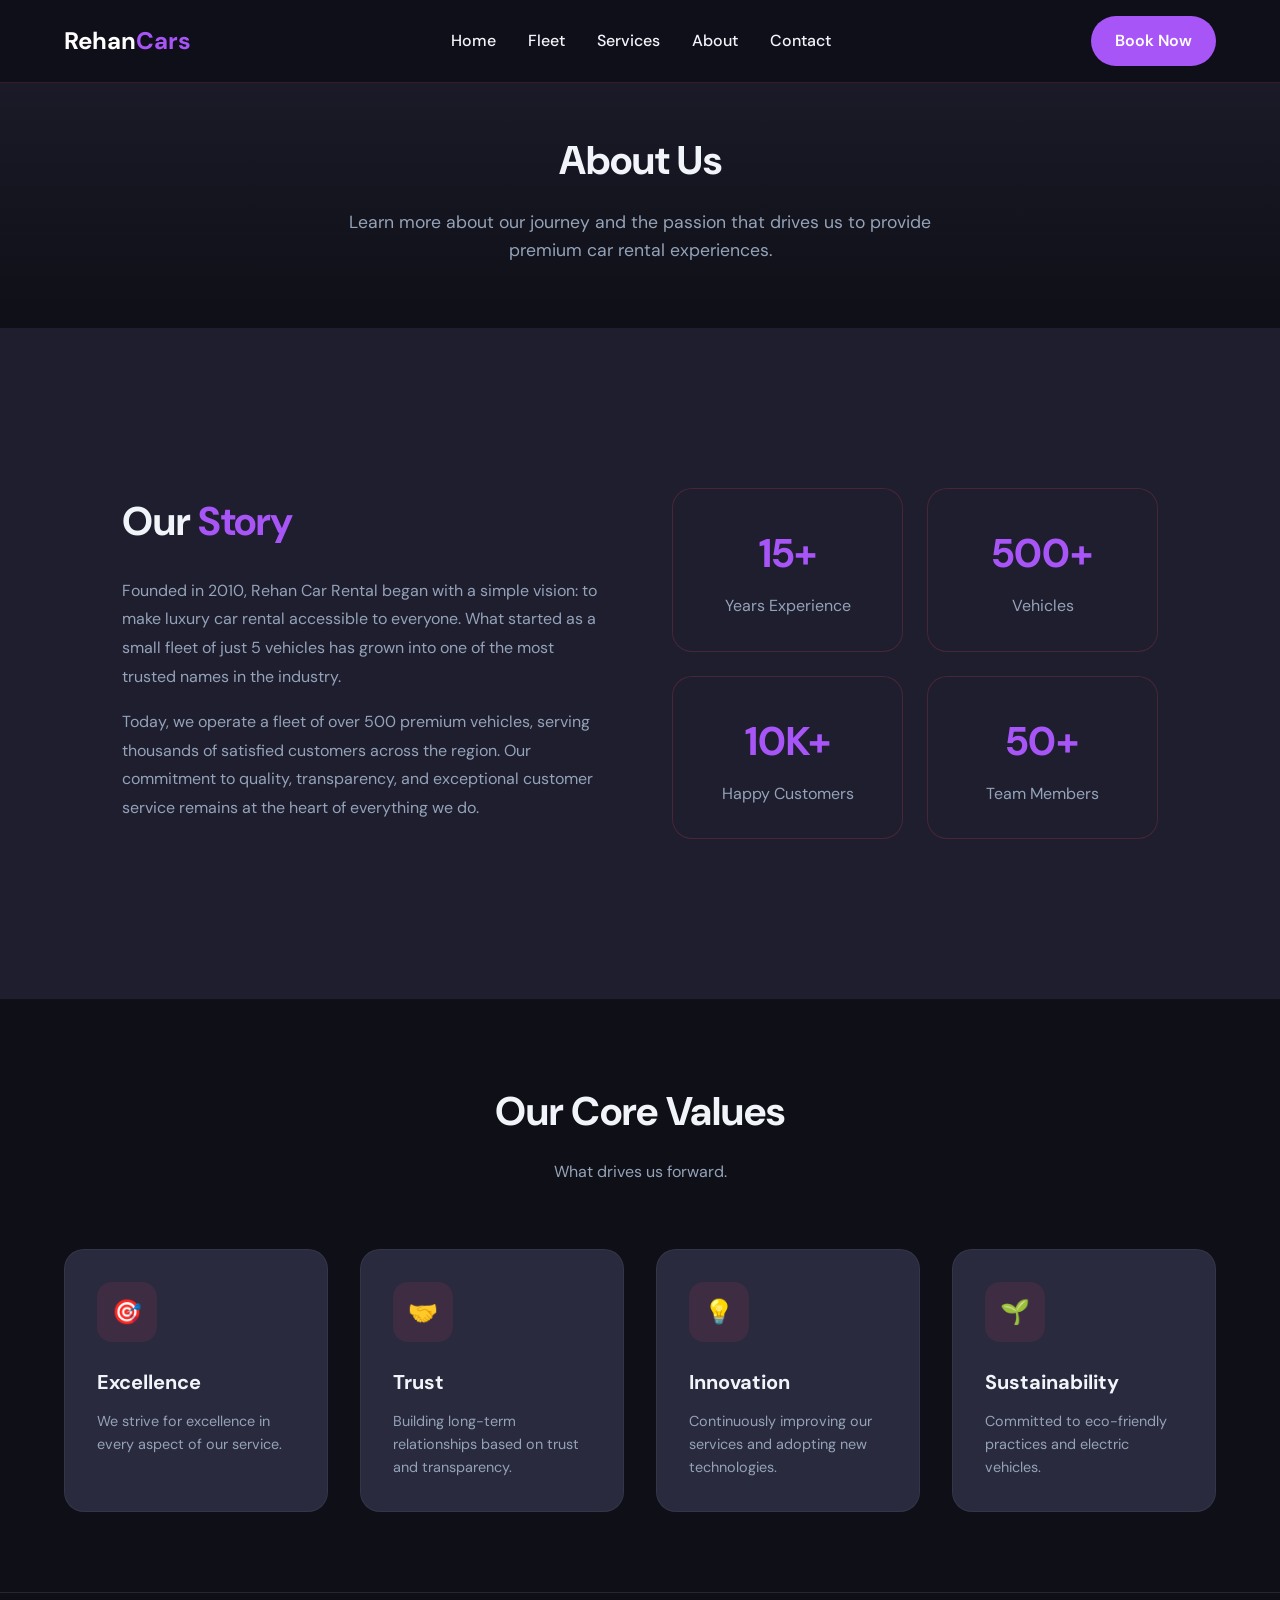
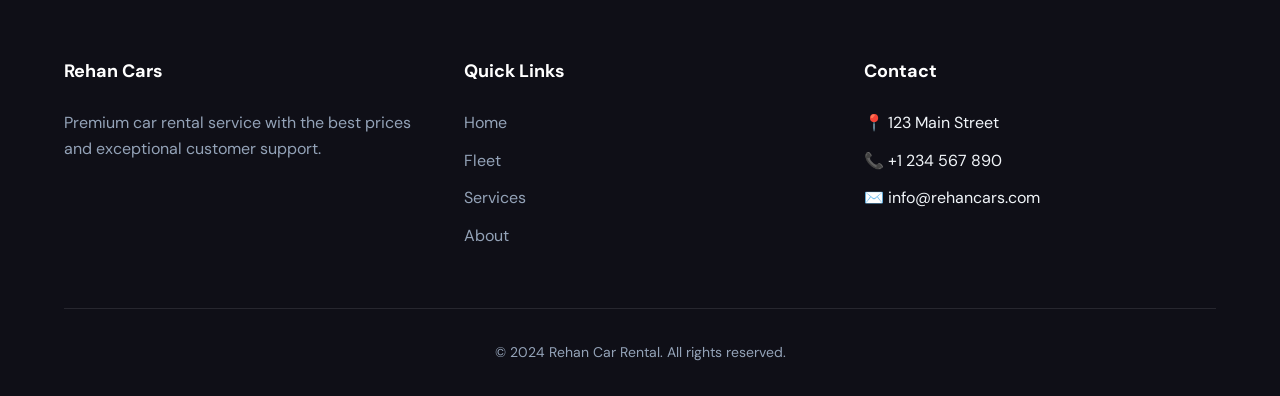
==== about.html @ e11b7cd6 "index file create" ====
<!DOCTYPE html>
<html lang="en">
<head>
    <meta charset="UTF-8">
    <meta name="viewport" content="width=device-width, initial-scale=1.0">
    <title>About Us - Rehan Car Rental</title>
    <link rel="preconnect" href="https://fonts.googleapis.com">
    <link rel="preconnect" href="https://fonts.gstatic.com" crossorigin>
    <link rel="stylesheet" href="style.css">
    <link href="https://fonts.googleapis.com/css2?family=DM+Sans:wght@300;400;500;600;700&display=swap" rel="stylesheet">
    <style>
        /* About Page - Purple Theme */
        :root {
            --primary: #1e1e2e;
            --secondary: #2a2a3e;
            --accent: #a855f7;
            --light: #f1f5f9;
            --dark: #0f0f17;
            --text-muted: #94a3b8;
        }
        body { font-family: 'DM Sans', sans-serif; }
    </style>
</head>
<body>
    <header>
        <a href="index.html" class="logo">Rehan<span>Cars</span></a>
        <nav>
            <ul>
                <li><a href="index.html">Home</a></li>
                <li><a href="fleet.html">Fleet</a></li>
                <li><a href="services.html">Services</a></li>
                <li><a href="about.html" class="active">About</a></li>
                <li><a href="contact.html">Contact</a></li>
            </ul>
        </nav>
        <a href="contact.html" class="cta-btn">Book Now</a>
    </header>

    <section class="page-header">
        <h1>About <span>Us</span></h1>
        <p>Learn more about our journey and the passion that drives us to provide premium car rental experiences.</p>
    </section>

    <section class="section section-dark">
        <div class="story-section">
            <div class="story-content">
                <h2>Our <span>Story</span></h2>
                <p>Founded in 2010, Rehan Car Rental began with a simple vision: to make luxury car rental accessible to everyone. What started as a small fleet of just 5 vehicles has grown into one of the most trusted names in the industry.</p>
                <p>Today, we operate a fleet of over 500 premium vehicles, serving thousands of satisfied customers across the region. Our commitment to quality, transparency, and exceptional customer service remains at the heart of everything we do.</p>
            </div>
            <div class="stats-grid">
                <div class="stat-box">
                    <h3>15+</h3>
                    <p>Years Experience</p>
                </div>
                <div class="stat-box">
                    <h3>500+</h3>
                    <p>Vehicles</p>
                </div>
                <div class="stat-box">
                    <h3>10K+</h3>
                    <p>Happy Customers</p>
                </div>
                <div class="stat-box">
                    <h3>50+</h3>
                    <p>Team Members</p>
                </div>
            </div>
        </div>
    </section>

    <section class="section section-light">
        <div class="section-header">
            <h2>Our Core Values</h2>
            <p>What drives us forward.</p>
        </div>
        <div class="grid-4">
            <div class="card">
                <div class="card-icon">🎯</div>
                <h3>Excellence</h3>
                <p>We strive for excellence in every aspect of our service.</p>
            </div>
            <div class="card">
                <div class="card-icon">🤝</div>
                <h3>Trust</h3>
                <p>Building long-term relationships based on trust and transparency.</p>
            </div>
            <div class="card">
                <div class="card-icon">💡</div>
                <h3>Innovation</h3>
                <p>Continuously improving our services and adopting new technologies.</p>
            </div>
            <div class="card">
                <div class="card-icon">🌱</div>
                <h3>Sustainability</h3>
                <p>Committed to eco-friendly practices and electric vehicles.</p>
            </div>
        </div>
    </section>

    <footer>
        <div class="footer-grid">
            <div class="footer-col">
                <h4>Rehan Cars</h4>
                <p style="color: var(--text-muted);">Premium car rental service with the best prices and exceptional customer support.</p>
            </div>
            <div class="footer-col">
                <h4>Quick Links</h4>
                <ul>
                    <li><a href="index.html">Home</a></li>
                    <li><a href="fleet.html">Fleet</a></li>
                    <li><a href="services.html">Services</a></li>
                    <li><a href="about.html">About</a></li>
                </ul>
            </div>
            <div class="footer-col">
                <h4>Contact</h4>
                <ul>
                    <li>📍 123 Main Street</li>
                    <li>📞 +1 234 567 890</li>
                    <li>✉️ info@rehancars.com</li>
                </ul>
            </div>
        </div>
        <div class="footer-bottom">
            <p>© 2024 Rehan Car Rental. All rights reserved.</p>
        </div>
    </footer>
</body>
</html>
---- style.css ----
/* Rehan Car Rental - Unified Stylesheet */
/* All pages use these same styles */

* {
    margin: 0;
    padding: 0;
    box-sizing: border-box;
}

:root {
    --primary: #1a1a2e;
    --secondary: #16213e;
    --accent: #e94560;
    --light: #f8f9fa;
    --dark: #0f0f1a;
    --text-muted: #6c757d;
    --white: #ffffff;
}

body {
    font-family: 'Poppins', sans-serif;
    line-height: 1.6;
    color: var(--light);
    background: var(--dark);
}

a { text-decoration: none; color: inherit; }
ul { list-style: none; }
button { font-family: inherit; cursor: pointer; }

/* HEADER */
header {
    position: fixed;
    top: 0;
    left: 0;
    right: 0;
    z-index: 1000;
    background: rgba(15, 15, 26, 0.95);
    backdrop-filter: blur(10px);
    padding: 1rem 5%;
    display: flex;
    justify-content: space-between;
    align-items: center;
    border-bottom: 1px solid rgba(233, 69, 96, 0.2);
}

.logo { font-size: 1.5rem; font-weight: 700; color: var(--white); }
.logo span { color: var(--accent); }

nav ul { display: flex; gap: 2rem; }
nav a { color: var(--light); font-weight: 500; transition: color 0.3s; position: relative; }
nav a::after { content: ''; position: absolute; bottom: -5px; left: 0; width: 0; height: 2px; background: var(--accent); transition: width 0.3s; }
nav a:hover { color: var(--accent); }
nav a:hover::after { width: 100%; }

.cta-btn { background: var(--accent); color: var(--white); padding: 0.75rem 1.5rem; border-radius: 50px; font-weight: 600; transition: all 0.3s; }
.cta-btn:hover { transform: translateY(-2px); box-shadow: 0 10px 30px rgba(233, 69, 96, 0.4); }

/* HERO */
.hero {
    min-height: 100vh;
    display: flex;
    align-items: center;
    padding: 8rem 5% 4rem;
    background: linear-gradient(rgba(15, 15, 26, 0.85), rgba(15, 15, 26, 0.9)),
                url('https://images.unsplash.com/photo-1503376780353-7e6692767b70?w=1920') center/cover;
    position: relative;
    overflow: hidden;
}

.hero::before {
    content: '';
    position: absolute;
    top: -50%;
    right: -20%;
    width: 600px;
    height: 600px;
    background: radial-gradient(circle, rgba(233, 69, 96, 0.15) 0%, transparent 70%);
    animation: pulse 8s infinite;
}

@keyframes pulse { 0%, 100% { transform: scale(1); opacity: 0.5; } 50% { transform: scale(1.2); opacity: 0.8; } }

.hero-content { max-width: 700px; position: relative; z-index: 1; }

.hero-badge {
    display: inline-block;
    background: rgba(233, 69, 96, 0.2);
    color: var(--accent);
    padding: 0.5rem 1rem;
    border-radius: 50px;
    font-size: 0.875rem;
    font-weight: 500;
    margin-bottom: 1.5rem;
    border: 1px solid rgba(233, 69, 96, 0.3);
}

.hero h1 { font-size: 3.5rem; font-weight: 700; line-height: 1.2; margin-bottom: 1.5rem; }
.hero h1 span { color: var(--accent); }
.hero p { font-size: 1.125rem; color: rgba(248, 249, 250, 0.8); margin-bottom: 2rem; max-width: 500px; }

.hero-buttons { display: flex; gap: 1rem; flex-wrap: wrap; margin-bottom: 2rem; }

.btn-primary { background: var(--accent); color: var(--white); padding: 1rem 2rem; border-radius: 50px; font-weight: 600; transition: all 0.3s; display: inline-flex; align-items: center; gap: 0.5rem; }
.btn-primary:hover { transform: translateY(-2px); box-shadow: 0 15px 40px rgba(233, 69, 96, 0.4); }

.btn-secondary { background: transparent; color: var(--white); padding: 1rem 2rem; border: 2px solid rgba(255, 255, 255, 0.3); border-radius: 50px; font-weight: 600; transition: all 0.3s; }
.btn-secondary:hover { background: rgba(255, 255, 255, 0.1); border-color: var(--white); }

.stats { display: flex; gap: 3rem; margin-top: 2rem; padding-top: 2rem; border-top: 1px solid rgba(255, 255, 255, 0.1); }
.stat-item h3 { font-size: 2rem; color: var(--accent); font-weight: 700; }
.stat-item p { font-size: 0.875rem; color: rgba(248, 249, 250, 0.6); margin: 0; }

/* PAGE HEADER */
.page-header {
    padding: 10rem 5% 4rem;
    background: linear-gradient(rgba(15, 15, 26, 0.9), var(--dark)),
                url('https://images.unsplash.com/photo-1492144534655-ae79c964c9d7?w=1920') center/cover;
    text-align: center;
    position: relative;
}

.page-header::before {
    content: '';
    position: absolute;
    top: 0;
    left: 0;
    right: 0;
    bottom: 0;
    background: linear-gradient(180deg, var(--primary) 0%, var(--dark) 100%);
}

.page-header > * { position: relative; z-index: 1; }
.page-header h1 { font-size: 3rem; font-weight: 700; margin-bottom: 1rem; }
.page-header p { color: var(--text-muted); font-size: 1.1rem; max-width: 600px; margin: 0 auto; }

/* SECTIONS */
.section { padding: 5rem 5%; }
.section-dark { background: var(--primary); }
.section-light { background: var(--dark); }
.section-header { text-align: center; margin-bottom: 3rem; }
.section-header h2 { font-size: 2.5rem; font-weight: 700; margin-bottom: 0.75rem; }
.section-header p { color: var(--text-muted); max-width: 600px; margin: 0 auto; }

/* GRIDS */
.grid-3 { display: grid; grid-template-columns: repeat(auto-fit, minmax(300px, 1fr)); gap: 2rem; max-width: 1200px; margin: 0 auto; }
.grid-4 { display: grid; grid-template-columns: repeat(auto-fit, minmax(250px, 1fr)); gap: 2rem; max-width: 1200px; margin: 0 auto; }

/* CARDS */
.card { background: var(--secondary); padding: 2rem; border-radius: 20px; transition: all 0.3s; border: 1px solid rgba(255, 255, 255, 0.05); }
.card:hover { transform: translateY(-10px); border-color: var(--accent); }
.card-icon { width: 60px; height: 60px; background: rgba(233, 69, 96, 0.1); border-radius: 15px; display: flex; align-items: center; justify-content: center; margin-bottom: 1.5rem; font-size: 1.5rem; }
.card h3 { font-size: 1.25rem; margin-bottom: 0.75rem; }
.card p { color: var(--text-muted); font-size: 0.9rem; }

/* CAR CARD */
.car-card { background: var(--primary); border-radius: 20px; overflow: hidden; transition: all 0.3s; border: 1px solid rgba(255, 255, 255, 0.05); }
.car-card:hover { transform: translateY(-10px); box-shadow: 0 20px 50px rgba(0, 0, 0, 0.5); }
.car-image { height: 200px; background: linear-gradient(135deg, #2a2a4a 0%, #1a1a2e 100%); display: flex; align-items: center; justify-content: center; position: relative; }
.car-image::before { content: '🚗'; font-size: 5rem; opacity: 0.3; }
.car-badge { position: absolute; top: 1rem; left: 1rem; background: var(--accent); color: var(--white); padding: 0.25rem 0.75rem; border-radius: 20px; font-size: 0.75rem; font-weight: 600; }
.car-info { padding: 1.5rem; }
.car-info h3 { font-size: 1.25rem; margin-bottom: 0.5rem; }
.car-specs { display: flex; gap: 1.5rem; margin-bottom: 1rem; color: var(--text-muted); font-size: 0.875rem; }
.car-specs span { display: flex; align-items: center; gap: 0.25rem; }
.car-price { display: flex; justify-content: space-between; align-items: center; padding-top: 1rem; border-top: 1px solid rgba(255, 255, 255, 0.1); }
.car-price .price { font-size: 1.5rem; font-weight: 700; color: var(--accent); }
.car-price .price span { font-size: 0.875rem; color: var(--text-muted); font-weight: 400; }
.book-btn { background: transparent; border: 1px solid var(--accent); color: var(--accent); padding: 0.5rem 1rem; border-radius: 10px; font-weight: 500; transition: all 0.3s; }
.book-btn:hover { background: var(--accent); color: var(--white); }

/* SERVICE CARD */
.service-card { background: var(--secondary); padding: 2rem; border-radius: 20px; transition: all 0.3s; border: 1px solid rgba(255, 255, 255, 0.05); }
.service-card:hover { transform: translateY(-10px); border-color: var(--accent); }
.service-features { margin-top: 1rem; }
.service-features li { display: flex; align-items: center; gap: 0.5rem; color: var(--text-muted); margin-bottom: 0.5rem; }
.service-features li::before { content: '✓'; color: var(--accent); font-weight: bold; }

/* ABOUT */
.story-section { padding: 5rem 5%; display: grid; grid-template-columns: 1fr 1fr; gap: 4rem; max-width: 1200px; margin: 0 auto; align-items: center; }
.story-content h2 { font-size: 2.5rem; margin-bottom: 1.5rem; }
.story-content h2 span { color: var(--accent); }
.story-content p { color: var(--text-muted); margin-bottom: 1rem; line-height: 1.8; }
.stats-grid { display: grid; grid-template-columns: repeat(2, 1fr); gap: 1.5rem; }
.stat-box { background: var(--primary); padding: 2rem; border-radius: 20px; text-align: center; border: 1px solid rgba(233, 69, 96, 0.2); }
.stat-box h3 { font-size: 2.5rem; color: var(--accent); margin-bottom: 0.5rem; }
.stat-box p { color: var(--text-muted); margin: 0; }

/* CONTACT */
.contact-section { padding: 4rem 5%; display: grid; grid-template-columns: 1fr 1fr; gap: 4rem; max-width: 1200px; margin: 0 auto; }
.contact-info h2 { font-size: 2.5rem; margin-bottom: 1.5rem; }
.contact-info h2 span { color: var(--accent); }
.contact-info > p { color: var(--text-muted); margin-bottom: 2rem; line-height: 1.7; }
.contact-methods { display: flex; flex-direction: column; gap: 1rem; }
.contact-item { display: flex; align-items: center; gap: 1rem; padding: 1.5rem; background: var(--primary); border-radius: 16px; border: 1px solid rgba(233, 69, 96, 0.1); transition: all 0.3s; }
.contact-item:hover { border-color: var(--accent); transform: translateX(10px); }
.contact-icon { width: 50px; height: 50px; background: rgba(233, 69, 96, 0.2); border-radius: 12px; display: flex; align-items: center; justify-content: center; font-size: 1.5rem; }
.contact-details h4 { margin-bottom: 0.25rem; color: var(--white); }
.contact-details p { color: var(--text-muted); margin: 0; }

.contact-form { background: var(--primary); padding: 2.5rem; border-radius: 24px; border: 1px solid rgba(233, 69, 96, 0.1); }
.contact-form h3 { font-size: 1.5rem; margin-bottom: 1.5rem; color: var(--white); }
.form-group { margin-bottom: 1.25rem; }
.form-group label { display: block; margin-bottom: 0.5rem; color: var(--light); font-weight: 500; }
.form-group input, .form-group select, .form-group textarea { width: 100%; padding: 0.75rem 1rem; background: var(--secondary); border: 1px solid rgba(255, 255, 255, 0.1); border-radius: 10px; color: var(--light); font-family: inherit; transition: all 0.3s; }
.form-group input:focus, .form-group select:focus, .form-group textarea:focus { outline: none; border-color: var(--accent); }
.form-group textarea { min-height: 120px; resize: vertical; }
.submit-btn { width: 100%; background: var(--accent); color: var(--white); padding: 1rem; border: none; border-radius: 10px; font-size: 1rem; font-weight: 600; cursor: pointer; transition: all 0.3s; }
.submit-btn:hover { transform: translateY(-2px); box-shadow: 0 10px 30px rgba(233, 69, 96, 0.3); }

/* FOOTER */
footer { padding: 4rem 5% 2rem; background: var(--primary); border-top: 1px solid rgba(233, 69, 96, 0.2); }
.footer-grid { display: grid; grid-template-columns: repeat(auto-fit, minmax(200px, 1fr)); gap: 3rem; max-width: 1200px; margin: 0 auto 3rem; }
.footer-col h4 { font-size: 1.125rem; margin-bottom: 1.5rem; color: var(--white); }
.footer-col ul li { margin-bottom: 0.75rem; }
.footer-col a { color: var(--text-muted); transition: color 0.3s; }
.footer-col a:hover { color: var(--accent); }
.footer-bottom { text-align: center; padding-top: 2rem; border-top: 1px solid rgba(255, 255, 255, 0.1); color: var(--text-muted); font-size: 0.875rem; }

/* RESPONSIVE */
@media (max-width: 1024px) { .story-section, .contact-section { grid-template-columns: 1fr; gap: 2rem; } }
@media (max-width: 768px) {
    header { padding: 1rem; }
    nav ul { display: none; }
    .hero { padding: 7rem 5% 3rem; }
    .hero h1 { font-size: 2.5rem; }
    .hero p { font-size: 1rem; }
    .hero-buttons { flex-direction: column; }
    .btn-primary, .btn-secondary { width: 100%; text-align: center; justify-content: center; }
    .stats { flex-direction: column; gap: 1.5rem; }
    .page-header { padding: 8rem 5% 3rem; }
    .page-header h1 { font-size: 2rem; }
    .section { padding: 3rem 5%; }
    .section-header h2 { font-size: 2rem; }
    .grid-3, .grid-4 { grid-template-columns: 1fr; }
    .stats-grid { grid-template-columns: 1fr; }
    .contact-form { padding: 1.5rem; }
}
@media (max-width: 480px) { .hero h1 { font-size: 2rem; } .stat-item h3 { font-size: 1.5rem; } .car-specs { flex-direction: column; gap: 0.5rem; } }
    background: var(--accent);
    color: var(--white);
    padding: 0.75rem 1.5rem;
    border: none;
    border-radius: 50px;
    font-weight: 600;
    transition: all 0.3s;
}

.cta-btn:hover {
    transform: translateY(-2px);
    box-shadow: 0 10px 30px rgba(233, 69, 96, 0.4);
}

/* Hero Section */
.hero {
    min-height: 100vh;
    display: flex;
    align-items: center;
    padding: 8rem 5% 4rem;
    background: linear-gradient(rgba(15, 15, 26, 0.8), rgba(15, 15, 26, 0.9)),
                url('https://images.unsplash.com/photo-1503376780353-7e6692767b70?w=1920') center/cover;
    position: relative;
    overflow: hidden;
}

.hero::before {
    content: '';
    position: absolute;
    top: -50%;
    right: -20%;
    width: 600px;
    height: 600px;
    background: radial-gradient(circle, rgba(233, 69, 96, 0.15) 0%, transparent 70%);
    animation: pulse 8s infinite;
}

@keyframes pulse {
    0%, 100% { transform: scale(1); opacity: 0.5; }
    50% { transform: scale(1.2); opacity: 0.8; }
}

.hero-content {
    max-width: 700px;
    position: relative;
    z-index: 1;
}

.hero-badge {
    display: inline-block;
    background: rgba(233, 69, 96, 0.2);
    color: var(--accent);
    padding: 0.5rem 1rem;
    border-radius: 50px;
    font-size: 0.875rem;
    font-weight: 500;
    margin-bottom: 1.5rem;
    border: 1px solid rgba(233, 69, 96, 0.3);
}

.hero h1 {
    font-size: 3.5rem;
    font-weight: 700;
    line-height: 1.2;
    margin-bottom: 1.5rem;
}

.hero h1 span {
    color: var(--accent);
}

.hero p {
    font-size: 1.125rem;
    color: rgba(248, 249, 250, 0.8);
    margin-bottom: 2rem;
    max-width: 500px;
}

.hero-buttons {
    display: flex;
    gap: 1rem;
    flex-wrap: wrap;
}

.btn-primary {
    background: var(--accent);
    color: var(--white);
    padding: 1rem 2rem;
    border: none;
    border-radius: 50px;
    font-weight: 600;
    font-size: 1rem;
    transition: all 0.3s;
    display: inline-flex;
    align-items: center;
    gap: 0.5rem;
}

.btn-primary:hover {
    transform: translateY(-2px);
    box-shadow: 0 15px 40px rgba(233, 69, 96, 0.4);
}

.btn-secondary {
    background: transparent;
    color: var(--white);
    padding: 1rem 2rem;
    border: 2px solid rgba(255, 255, 255, 0.3);
    border-radius: 50px;
    font-weight: 600;
    font-size: 1rem;
    transition: all 0.3s;
}

.btn-secondary:hover {
    background: rgba(255, 255, 255, 0.1);
    border-color: var(--white);
}

/* Stats */
.stats {
    display: flex;
    gap: 3rem;
    margin-top: 3rem;
    padding-top: 2rem;
    border-top: 1px solid rgba(255, 255, 255, 0.1);
}

.stat-item h3 {
    font-size: 2rem;
    color: var(--accent);
    font-weight: 700;
}

.stat-item p {
    font-size: 0.875rem;
    color: rgba(248, 249, 250, 0.6);
    margin: 0;
}

/* Section Styles */
.features,
.fleet,
.why-us,
.cta-section {
    padding: 5rem 5%;
}

.features {
    background: var(--primary);
}

.fleet {
    background: var(--dark);
}

.why-us {
    background: var(--secondary);
}

.cta-section {
    background: linear-gradient(135deg, var(--accent) 0%, #c73e54 100%);
    text-align: center;
}

.section-header {
    text-align: center;
    margin-bottom: 4rem;
}

.section-header h2 {
    font-size: 2.5rem;
    font-weight: 700;
    margin-bottom: 1rem;
}

.section-header p {
    color: var(--text-muted);
    max-width: 600px;
    margin: 0 auto;
}

/* Features Grid */
.features-grid {
    display: grid;
    grid-template-columns: repeat(auto-fit, minmax(280px, 1fr));
    gap: 2rem;
    max-width: 1200px;
    margin: 0 auto;
}

.feature-card {
    background: var(--secondary);
    padding: 2rem;
    border-radius: 20px;
    transition: all 0.3s;
    border: 1px solid rgba(255, 255, 255, 0.05);
}

.feature-card:hover {
    transform: translateY(-10px);
    border-color: var(--accent);
}

.feature-icon {
    width: 60px;
    height: 60px;
    background: rgba(233, 69, 96, 0.1);
    border-radius: 15px;
    display: flex;
    align-items: center;
    justify-content: center;
    margin-bottom: 1.5rem;
    font-size: 1.5rem;
}

.feature-card h3 {
    font-size: 1.25rem;
    margin-bottom: 0.75rem;
}

.feature-card p {
    color: var(--text-muted);
    font-size: 0.9rem;
}

/* Fleet Grid */
.fleet-grid {
    display: grid;
    grid-template-columns: repeat(auto-fit, minmax(320px, 1fr));
    gap: 2rem;
    max-width: 1200px;
    margin: 0 auto;
}

.car-card {
    background: var(--primary);
    border-radius: 20px;
    overflow: hidden;
    transition: all 0.3s;
    border: 1px solid rgba(255, 255, 255, 0.05);
}

.car-card:hover {
    transform: translateY(-10px);
    box-shadow: 0 20px 50px rgba(0, 0, 0, 0.5);
}

.car-image {
    height: 200px;
    background: linear-gradient(135deg, #2a2a4a 0%, #1a1a2e 100%);
    display: flex;
    align-items: center;
    justify-content: center;
    position: relative;
    overflow: hidden;
}

.car-image::before {
    content: '🚗';
    font-size: 5rem;
    opacity: 0.3;
}

.car-badge {
    position: absolute;
    top: 1rem;
    left: 1rem;
    background: var(--accent);
    color: var(--white);
    padding: 0.25rem 0.75rem;
    border-radius: 20px;
    font-size: 0.75rem;
    font-weight: 600;
}

.car-info {
    padding: 1.5rem;
}

.car-info h3 {
    font-size: 1.25rem;
    margin-bottom: 0.5rem;
}

.car-specs {
    display: flex;
    gap: 1.5rem;
    margin-bottom: 1rem;
    color: var(--text-muted);
    font-size: 0.875rem;
}

.car-specs span {
    display: flex;
    align-items: center;
    gap: 0.25rem;
}

.car-price {
    display: flex;
    justify-content: space-between;
    align-items: center;
    padding-top: 1rem;
    border-top: 1px solid rgba(255, 255, 255, 0.1);
}

.car-price .price {
    font-size: 1.5rem;
    font-weight: 700;
    color: var(--accent);
}

.car-price .price span {
    font-size: 0.875rem;
    color: var(--text-muted);
    font-weight: 400;
}

.car-price .book-btn {
    background: transparent;
    border: 1px solid var(--accent);
    color: var(--accent);
    padding: 0.5rem 1rem;
    border-radius: 10px;
    transition: all 0.3s;
    font-weight: 500;
}

.car-price .book-btn:hover {
    background: var(--accent);
    color: var(--white);
}

/* Why Choose Us */
.why-grid {
    display: grid;
    grid-template-columns: repeat(auto-fit, minmax(250px, 1fr));
    gap: 2rem;
    max-width: 1200px;
    margin: 0 auto;
}

.why-item {
    text-align: center;
    padding: 2rem;
}

.why-icon {
    width: 80px;
    height: 80px;
    background: rgba(233, 69, 96, 0.1);
    border-radius: 50%;
    display: flex;
    align-items: center;
    justify-content: center;
    margin: 0 auto 1.5rem;
    font-size: 2rem;
}

.why-item h3 {
    margin-bottom: 0.75rem;
}

.why-item p {
    color: var(--text-muted);
    font-size: 0.9rem;
}

/* CTA Section */
.cta-section h2 {
    font-size: 2.5rem;
    margin-bottom: 1rem;
}

.cta-section p {
    max-width: 600px;
    margin: 0 auto 2rem;
    opacity: 0.9;
}

.cta-section .btn-primary {
    background: var(--white);
    color: var(--accent);
}

.cta-section .btn-primary:hover {
    transform: translateY(-2px);
    box-shadow: 0 15px 40px rgba(0, 0, 0, 0.3);
}

/* Footer */
footer {
    padding: 4rem 5% 2rem;
    background: var(--dark);
    border-top: 1px solid rgba(255, 255, 255, 0.1);
}

.footer-grid {
    display: grid;
    grid-template-columns: repeat(auto-fit, minmax(200px, 1fr));
    gap: 3rem;
    max-width: 1200px;
    margin: 0 auto 3rem;
}

.footer-col h4 {
    font-size: 1.125rem;
    margin-bottom: 1.5rem;
    color: var(--white);
}

.footer-col ul li {
    margin-bottom: 0.75rem;
}

.footer-col a {
    color: var(--text-muted);
    transition: color 0.3s;
}

.footer-col a:hover {
    color: var(--accent);
}

.footer-bottom {
    text-align: center;
    padding-top: 2rem;
    border-top: 1px solid rgba(255, 255, 255, 0.1);
    color: var(--text-muted);
    font-size: 0.875rem;
}

/* Page Header (for inner pages) */
.page-header {
    padding: 8rem 5% 4rem;
    background: var(--gradient);
    text-align: center;
}

.page-header h1 {
    font-size: 2.5rem;
    margin-bottom: 1rem;
}

.page-header p {
    color: var(--text-muted);
    max-width: 600px;
    margin: 0 auto;
}

/* Form Styles */
.form-container {
    max-width: 600px;
    margin: 0 auto;
    padding: 2rem;
    background: var(--primary);
    border-radius: 20px;
}

.form-group {
    margin-bottom: 1.5rem;
}

.form-group label {
    display: block;
    margin-bottom: 0.5rem;
    font-weight: 500;
}

.form-group input,
.form-group select,
.form-group textarea {
    width: 100%;
    padding: 0.75rem 1rem;
    background: var(--secondary);
    border: 1px solid rgba(255, 255, 255, 0.1);
    border-radius: 10px;
    color: var(--light);
    font-family: inherit;
}

.form-group input:focus,
.form-group select:focus,
.form-group textarea:focus {
    outline: none;
    border-color: var(--accent);
}

/* Responsive */
@media (max-width: 768px) {
    header {
        padding: 1rem;
    }

    nav ul {
        display: none;
    }

    .hero h1 {
        font-size: 2.5rem;
    }

    .hero p {
        font-size: 1rem;
    }

    .stats {
        flex-direction: column;
        gap: 1.5rem;
    }

    .section-header h2 {
        font-size: 2rem;
    }

    .cta-section h2 {
        font-size: 1.75rem;
    }
}
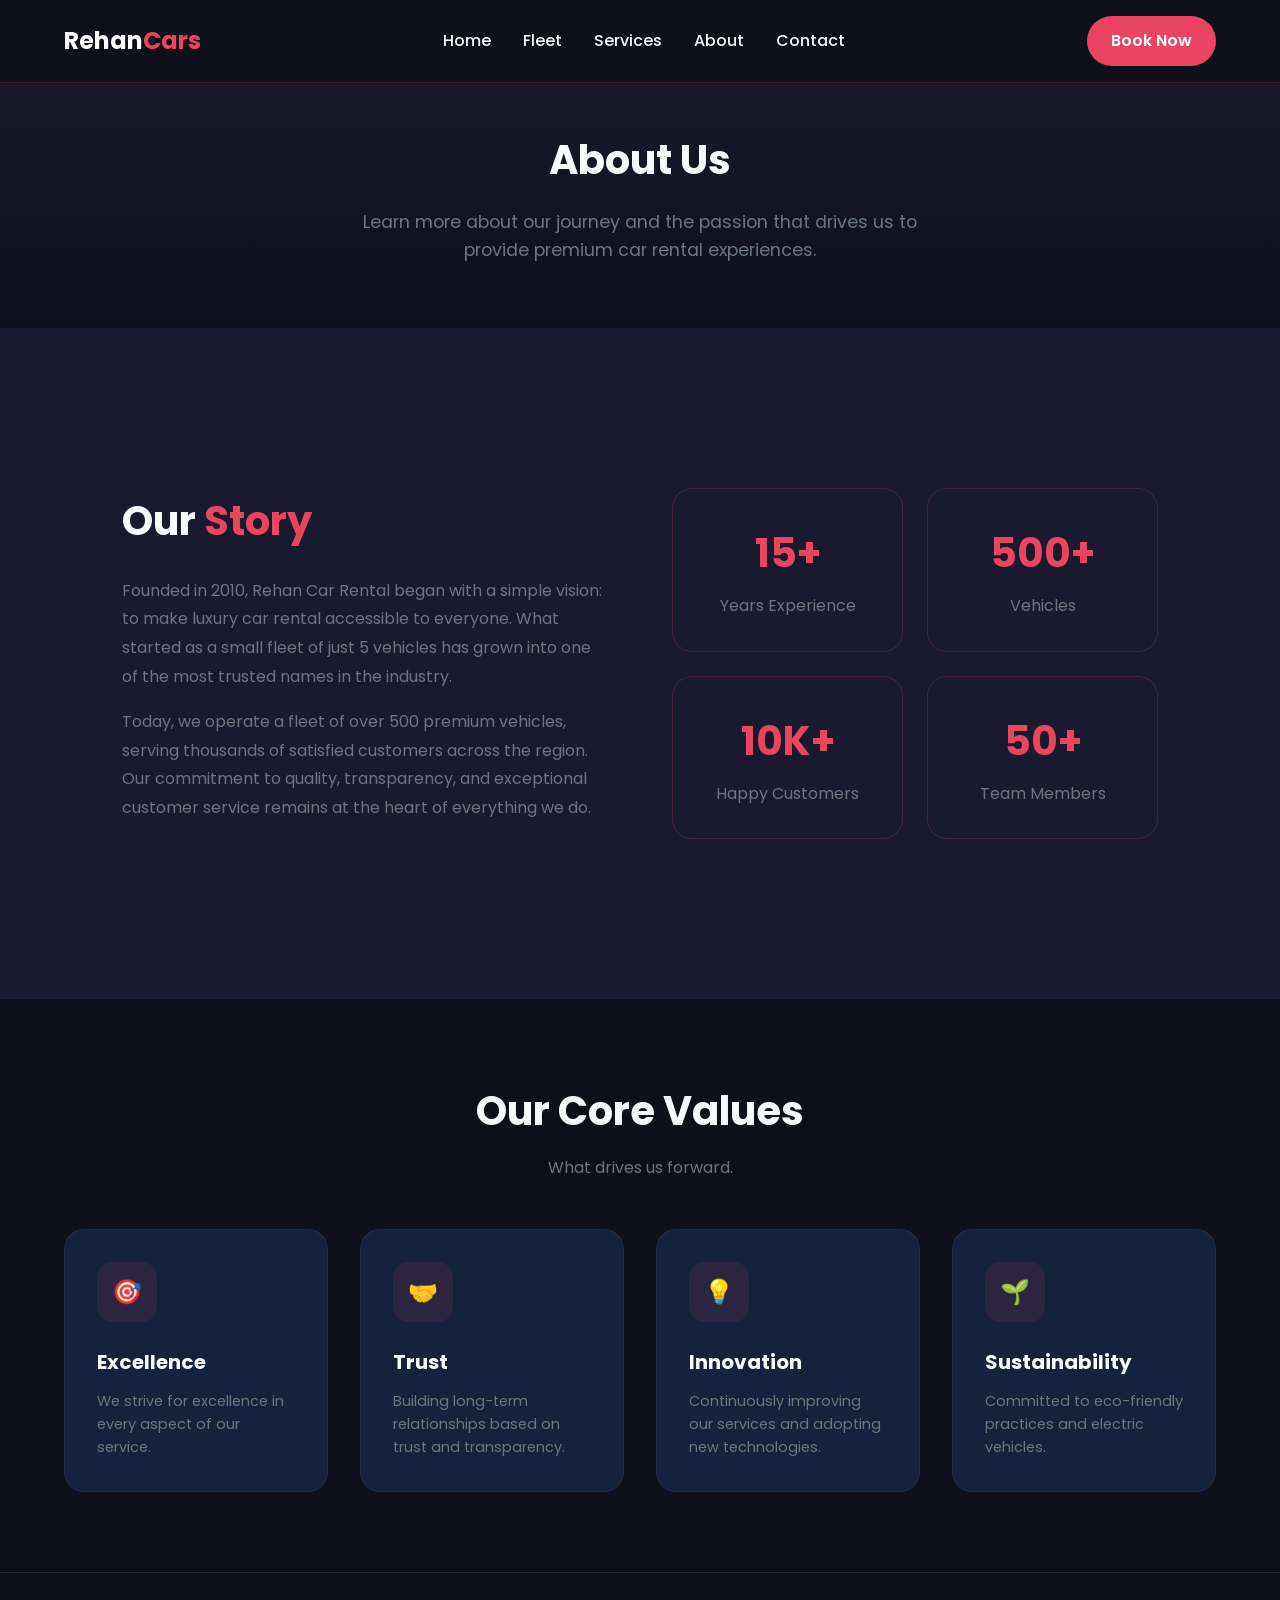
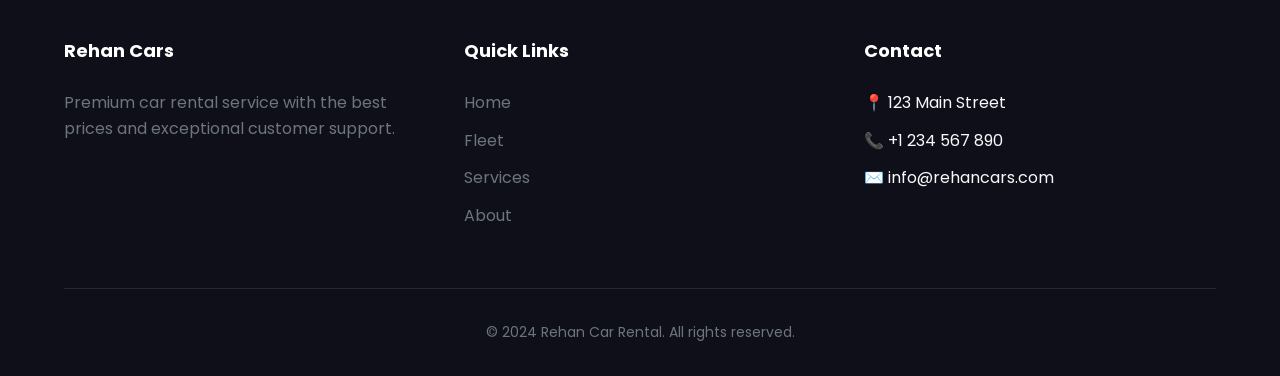
==== commit 8cd276c1: "index file create" ====
--- a/about.html
+++ b/about.html
@@ -7,19 +7,7 @@
     <link rel="preconnect" href="https://fonts.googleapis.com">
     <link rel="preconnect" href="https://fonts.gstatic.com" crossorigin>
     <link rel="stylesheet" href="style.css">
-    <link href="https://fonts.googleapis.com/css2?family=DM+Sans:wght@300;400;500;600;700&display=swap" rel="stylesheet">
-    <style>
-        /* About Page - Purple Theme */
-        :root {
-            --primary: #1e1e2e;
-            --secondary: #2a2a3e;
-            --accent: #a855f7;
-            --light: #f1f5f9;
-            --dark: #0f0f17;
-            --text-muted: #94a3b8;
-        }
-        body { font-family: 'DM Sans', sans-serif; }
-    </style>
+    <link href="https://fonts.googleapis.com/css2?family=Poppins:wght@300;400;500;600;700&display=swap" rel="stylesheet">
 </head>
 <body>
     <header>
@@ -127,4 +115,4 @@
         </div>
     </footer>
 </body>
-</html>+</html>
--- a/style.css
+++ b/style.css
@@ -237,217 +237,6 @@
     .contact-form { padding: 1.5rem; }
 }
 @media (max-width: 480px) { .hero h1 { font-size: 2rem; } .stat-item h3 { font-size: 1.5rem; } .car-specs { flex-direction: column; gap: 0.5rem; } }
-    background: var(--accent);
-    color: var(--white);
-    padding: 0.75rem 1.5rem;
-    border: none;
-    border-radius: 50px;
-    font-weight: 600;
-    transition: all 0.3s;
-}
-
-.cta-btn:hover {
-    transform: translateY(-2px);
-    box-shadow: 0 10px 30px rgba(233, 69, 96, 0.4);
-}
-
-/* Hero Section */
-.hero {
-    min-height: 100vh;
-    display: flex;
-    align-items: center;
-    padding: 8rem 5% 4rem;
-    background: linear-gradient(rgba(15, 15, 26, 0.8), rgba(15, 15, 26, 0.9)),
-                url('https://images.unsplash.com/photo-1503376780353-7e6692767b70?w=1920') center/cover;
-    position: relative;
-    overflow: hidden;
-}
-
-.hero::before {
-    content: '';
-    position: absolute;
-    top: -50%;
-    right: -20%;
-    width: 600px;
-    height: 600px;
-    background: radial-gradient(circle, rgba(233, 69, 96, 0.15) 0%, transparent 70%);
-    animation: pulse 8s infinite;
-}
-
-@keyframes pulse {
-    0%, 100% { transform: scale(1); opacity: 0.5; }
-    50% { transform: scale(1.2); opacity: 0.8; }
-}
-
-.hero-content {
-    max-width: 700px;
-    position: relative;
-    z-index: 1;
-}
-
-.hero-badge {
-    display: inline-block;
-    background: rgba(233, 69, 96, 0.2);
-    color: var(--accent);
-    padding: 0.5rem 1rem;
-    border-radius: 50px;
-    font-size: 0.875rem;
-    font-weight: 500;
-    margin-bottom: 1.5rem;
-    border: 1px solid rgba(233, 69, 96, 0.3);
-}
-
-.hero h1 {
-    font-size: 3.5rem;
-    font-weight: 700;
-    line-height: 1.2;
-    margin-bottom: 1.5rem;
-}
-
-.hero h1 span {
-    color: var(--accent);
-}
-
-.hero p {
-    font-size: 1.125rem;
-    color: rgba(248, 249, 250, 0.8);
-    margin-bottom: 2rem;
-    max-width: 500px;
-}
-
-.hero-buttons {
-    display: flex;
-    gap: 1rem;
-    flex-wrap: wrap;
-}
-
-.btn-primary {
-    background: var(--accent);
-    color: var(--white);
-    padding: 1rem 2rem;
-    border: none;
-    border-radius: 50px;
-    font-weight: 600;
-    font-size: 1rem;
-    transition: all 0.3s;
-    display: inline-flex;
-    align-items: center;
-    gap: 0.5rem;
-}
-
-.btn-primary:hover {
-    transform: translateY(-2px);
-    box-shadow: 0 15px 40px rgba(233, 69, 96, 0.4);
-}
-
-.btn-secondary {
-    background: transparent;
-    color: var(--white);
-    padding: 1rem 2rem;
-    border: 2px solid rgba(255, 255, 255, 0.3);
-    border-radius: 50px;
-    font-weight: 600;
-    font-size: 1rem;
-    transition: all 0.3s;
-}
-
-.btn-secondary:hover {
-    background: rgba(255, 255, 255, 0.1);
-    border-color: var(--white);
-}
-
-/* Stats */
-.stats {
-    display: flex;
-    gap: 3rem;
-    margin-top: 3rem;
-    padding-top: 2rem;
-    border-top: 1px solid rgba(255, 255, 255, 0.1);
-}
-
-.stat-item h3 {
-    font-size: 2rem;
-    color: var(--accent);
-    font-weight: 700;
-}
-
-.stat-item p {
-    font-size: 0.875rem;
-    color: rgba(248, 249, 250, 0.6);
-    margin: 0;
-}
-
-/* Section Styles */
-.features,
-.fleet,
-.why-us,
-.cta-section {
-    padding: 5rem 5%;
-}
-
-.features {
-    background: var(--primary);
-}
-
-.fleet {
-    background: var(--dark);
-}
-
-.why-us {
-    background: var(--secondary);
-}
-
-.cta-section {
-    background: linear-gradient(135deg, var(--accent) 0%, #c73e54 100%);
-    text-align: center;
-}
-
-.section-header {
-    text-align: center;
-    margin-bottom: 4rem;
-}
-
-.section-header h2 {
-    font-size: 2.5rem;
-    font-weight: 700;
-    margin-bottom: 1rem;
-}
-
-.section-header p {
-    color: var(--text-muted);
-    max-width: 600px;
-    margin: 0 auto;
-}
-
-/* Features Grid */
-.features-grid {
-    display: grid;
-    grid-template-columns: repeat(auto-fit, minmax(280px, 1fr));
-    gap: 2rem;
-    max-width: 1200px;
-    margin: 0 auto;
-}
-
-.feature-card {
-    background: var(--secondary);
-    padding: 2rem;
-    border-radius: 20px;
-    transition: all 0.3s;
-    border: 1px solid rgba(255, 255, 255, 0.05);
-}
-
-.feature-card:hover {
-    transform: translateY(-10px);
-    border-color: var(--accent);
-}
-
-.feature-icon {
-    width: 60px;
-    height: 60px;
-    background: rgba(233, 69, 96, 0.1);
-    border-radius: 15px;
-    display: flex;
-    align-items: center;
     justify-content: center;
     margin-bottom: 1.5rem;
     font-size: 1.5rem;
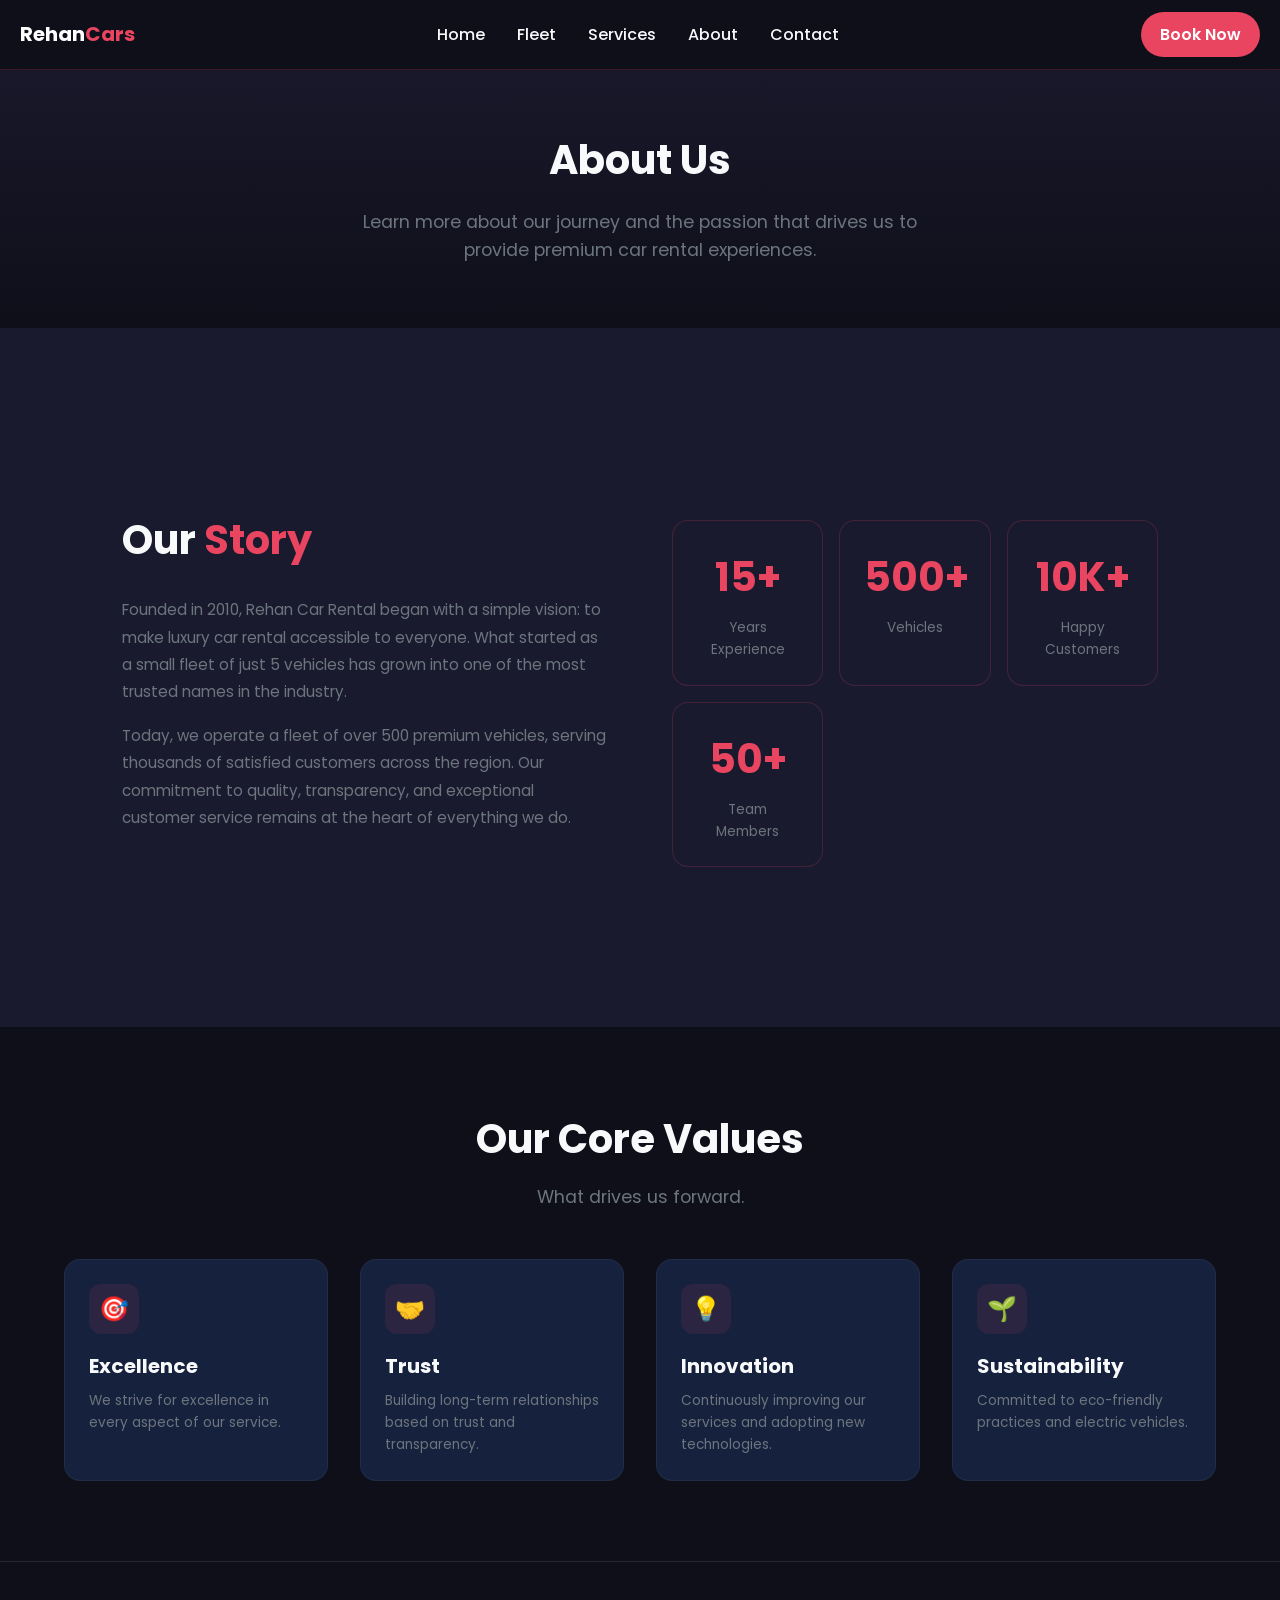
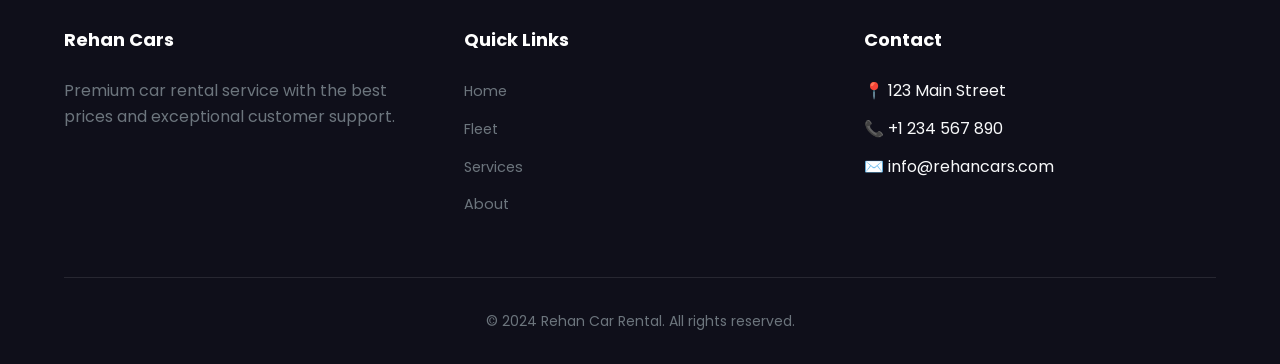
==== commit 35f9731b: "comment" ====
--- a/about.html
+++ b/about.html
@@ -21,8 +21,21 @@
                 <li><a href="contact.html">Contact</a></li>
             </ul>
         </nav>
+        <div class="hamburger" onclick="toggleMenu()">
+            <span></span>
+            <span></span>
+            <span></span>
+        </div>
         <a href="contact.html" class="cta-btn">Book Now</a>
     </header>
+
+    <nav class="mobile-nav" id="mobileNav">
+        <a href="index.html">Home</a>
+        <a href="fleet.html">Fleet</a>
+        <a href="services.html">Services</a>
+        <a href="about.html" class="active">About</a>
+        <a href="contact.html">Contact</a>
+    </nav>
 
     <section class="page-header">
         <h1>About <span>Us</span></h1>
@@ -114,5 +127,21 @@
             <p>© 2024 Rehan Car Rental. All rights reserved.</p>
         </div>
     </footer>
+
+    <script>
+        function toggleMenu() {
+            const hamburger = document.querySelector('.hamburger');
+            const mobileNav = document.getElementById('mobileNav');
+            hamburger.classList.toggle('active');
+            mobileNav.classList.toggle('active');
+        }
+
+        document.querySelectorAll('.mobile-nav a').forEach(link => {
+            link.addEventListener('click', () => {
+                document.querySelector('.hamburger').classList.remove('active');
+                document.getElementById('mobileNav').classList.remove('active');
+            });
+        });
+    </script>
 </body>
 </html>
--- a/style.css
+++ b/style.css
@@ -37,31 +37,130 @@
     z-index: 1000;
     background: rgba(15, 15, 26, 0.95);
     backdrop-filter: blur(10px);
-    padding: 1rem 5%;
+    padding: 0.75rem 1.25rem;
     display: flex;
     justify-content: space-between;
     align-items: center;
     border-bottom: 1px solid rgba(233, 69, 96, 0.2);
 }
 
-.logo { font-size: 1.5rem; font-weight: 700; color: var(--white); }
+.logo { font-size: 1.25rem; font-weight: 700; color: var(--white); }
 .logo span { color: var(--accent); }
 
-nav ul { display: flex; gap: 2rem; }
-nav a { color: var(--light); font-weight: 500; transition: color 0.3s; position: relative; }
-nav a::after { content: ''; position: absolute; bottom: -5px; left: 0; width: 0; height: 2px; background: var(--accent); transition: width 0.3s; }
+/* Hamburger Menu */
+.hamburger {
+    display: none;
+    flex-direction: column;
+    cursor: pointer;
+    gap: 0.4rem;
+}
+
+.hamburger span {
+    width: 25px;
+    height: 3px;
+    background: var(--white);
+    border-radius: 2px;
+    transition: all 0.3s ease;
+}
+
+.hamburger.active span:nth-child(1) {
+    transform: rotate(45deg) translate(8px, 8px);
+}
+
+.hamburger.active span:nth-child(2) {
+    opacity: 0;
+}
+
+.hamburger.active span:nth-child(3) {
+    transform: rotate(-45deg) translate(8px, -8px);
+}
+
+nav {
+    display: flex;
+    align-items: center;
+    flex: 1;
+    justify-content: center;
+}
+
+nav ul { 
+    display: flex; 
+    gap: 2rem; 
+    list-style: none;
+}
+
+nav a { 
+    color: var(--light); 
+    font-weight: 500; 
+    transition: color 0.3s; 
+    position: relative; 
+}
+
+nav a::after { 
+    content: ''; 
+    position: absolute; 
+    bottom: -5px; 
+    left: 0; 
+    width: 0; 
+    height: 2px; 
+    background: var(--accent); 
+    transition: width 0.3s; 
+}
+
 nav a:hover { color: var(--accent); }
 nav a:hover::after { width: 100%; }
 
-.cta-btn { background: var(--accent); color: var(--white); padding: 0.75rem 1.5rem; border-radius: 50px; font-weight: 600; transition: all 0.3s; }
-.cta-btn:hover { transform: translateY(-2px); box-shadow: 0 10px 30px rgba(233, 69, 96, 0.4); }
+/* Mobile Menu */
+.mobile-nav {
+    display: none;
+    position: absolute;
+    top: 100%;
+    left: 0;
+    right: 0;
+    background: rgba(15, 15, 26, 0.98);
+    backdrop-filter: blur(10px);
+    flex-direction: column;
+    padding: 1rem;
+    border-bottom: 1px solid rgba(233, 69, 96, 0.2);
+}
+
+.mobile-nav.active {
+    display: flex;
+}
+
+.mobile-nav a {
+    padding: 0.75rem 1rem;
+    color: var(--light);
+    font-weight: 500;
+    transition: all 0.3s;
+}
+
+.mobile-nav a:hover {
+    color: var(--accent);
+    background: rgba(233, 69, 96, 0.1);
+    border-radius: 8px;
+}
+
+.cta-btn { 
+    background: var(--accent); 
+    color: var(--white); 
+    padding: 0.6rem 1.2rem; 
+    border-radius: 50px; 
+    font-weight: 600; 
+    transition: all 0.3s;
+    white-space: nowrap;
+}
+
+.cta-btn:hover { 
+    transform: translateY(-2px); 
+    box-shadow: 0 10px 30px rgba(233, 69, 96, 0.4); 
+}
 
 /* HERO */
 .hero {
     min-height: 100vh;
     display: flex;
     align-items: center;
-    padding: 8rem 5% 4rem;
+    padding: 7rem 1.25rem 3rem;
     background: linear-gradient(rgba(15, 15, 26, 0.85), rgba(15, 15, 26, 0.9)),
                 url('https://images.unsplash.com/photo-1503376780353-7e6692767b70?w=1920') center/cover;
     position: relative;
@@ -87,33 +186,89 @@
     display: inline-block;
     background: rgba(233, 69, 96, 0.2);
     color: var(--accent);
-    padding: 0.5rem 1rem;
+    padding: 0.4rem 0.8rem;
     border-radius: 50px;
-    font-size: 0.875rem;
+    font-size: 0.75rem;
     font-weight: 500;
     margin-bottom: 1.5rem;
     border: 1px solid rgba(233, 69, 96, 0.3);
 }
 
-.hero h1 { font-size: 3.5rem; font-weight: 700; line-height: 1.2; margin-bottom: 1.5rem; }
+.hero h1 { 
+    font-size: clamp(1.5rem, 8vw, 3.5rem); 
+    font-weight: 700; 
+    line-height: 1.2; 
+    margin-bottom: 1rem; 
+}
+
 .hero h1 span { color: var(--accent); }
-.hero p { font-size: 1.125rem; color: rgba(248, 249, 250, 0.8); margin-bottom: 2rem; max-width: 500px; }
+
+.hero p { 
+    font-size: clamp(0.9rem, 2.5vw, 1.125rem); 
+    color: rgba(248, 249, 250, 0.8); 
+    margin-bottom: 1.5rem; 
+    max-width: 500px; 
+}
 
 .hero-buttons { display: flex; gap: 1rem; flex-wrap: wrap; margin-bottom: 2rem; }
 
-.btn-primary { background: var(--accent); color: var(--white); padding: 1rem 2rem; border-radius: 50px; font-weight: 600; transition: all 0.3s; display: inline-flex; align-items: center; gap: 0.5rem; }
-.btn-primary:hover { transform: translateY(-2px); box-shadow: 0 15px 40px rgba(233, 69, 96, 0.4); }
-
-.btn-secondary { background: transparent; color: var(--white); padding: 1rem 2rem; border: 2px solid rgba(255, 255, 255, 0.3); border-radius: 50px; font-weight: 600; transition: all 0.3s; }
-.btn-secondary:hover { background: rgba(255, 255, 255, 0.1); border-color: var(--white); }
-
-.stats { display: flex; gap: 3rem; margin-top: 2rem; padding-top: 2rem; border-top: 1px solid rgba(255, 255, 255, 0.1); }
-.stat-item h3 { font-size: 2rem; color: var(--accent); font-weight: 700; }
-.stat-item p { font-size: 0.875rem; color: rgba(248, 249, 250, 0.6); margin: 0; }
+.btn-primary, .btn-secondary {
+    padding: 0.8rem 1.5rem;
+    border-radius: 50px;
+    font-weight: 600;
+    font-size: clamp(0.85rem, 2vw, 1rem);
+    transition: all 0.3s;
+    white-space: nowrap;
+}
+
+.btn-primary { 
+    background: var(--accent); 
+    color: var(--white); 
+    display: inline-flex; 
+    align-items: center; 
+    gap: 0.5rem; 
+}
+
+.btn-primary:hover { 
+    transform: translateY(-2px); 
+    box-shadow: 0 15px 40px rgba(233, 69, 96, 0.4); 
+}
+
+.btn-secondary { 
+    background: transparent; 
+    color: var(--white); 
+    border: 2px solid rgba(255, 255, 255, 0.3); 
+}
+
+.btn-secondary:hover { 
+    background: rgba(255, 255, 255, 0.1); 
+    border-color: var(--white); 
+}
+
+.stats { 
+    display: grid;
+    grid-template-columns: repeat(auto-fit, minmax(120px, 1fr));
+    gap: 1.5rem; 
+    margin-top: 2rem; 
+    padding-top: 2rem; 
+    border-top: 1px solid rgba(255, 255, 255, 0.1); 
+}
+
+.stat-item h3 { 
+    font-size: clamp(1.25rem, 5vw, 2rem); 
+    color: var(--accent); 
+    font-weight: 700; 
+}
+
+.stat-item p { 
+    font-size: 0.8rem; 
+    color: rgba(248, 249, 250, 0.6); 
+    margin: 0; 
+}
 
 /* PAGE HEADER */
 .page-header {
-    padding: 10rem 5% 4rem;
+    padding: 7rem 1.25rem 3rem;
     background: linear-gradient(rgba(15, 15, 26, 0.9), var(--dark)),
                 url('https://images.unsplash.com/photo-1492144534655-ae79c964c9d7?w=1920') center/cover;
     text-align: center;
@@ -131,112 +286,643 @@
 }
 
 .page-header > * { position: relative; z-index: 1; }
-.page-header h1 { font-size: 3rem; font-weight: 700; margin-bottom: 1rem; }
-.page-header p { color: var(--text-muted); font-size: 1.1rem; max-width: 600px; margin: 0 auto; }
+
+.page-header h1 { 
+    font-size: clamp(1.75rem, 7vw, 3rem); 
+    font-weight: 700; 
+    margin-bottom: 1rem; 
+}
+
+.page-header p { 
+    color: var(--text-muted); 
+    font-size: clamp(0.9rem, 2.5vw, 1.1rem); 
+    max-width: 600px; 
+    margin: 0 auto; 
+}
 
 /* SECTIONS */
-.section { padding: 5rem 5%; }
+.section { 
+    padding: 3rem 1.25rem; 
+}
+
+@media (min-width: 768px) {
+    .section { padding: 5rem 5%; }
+}
+
 .section-dark { background: var(--primary); }
 .section-light { background: var(--dark); }
-.section-header { text-align: center; margin-bottom: 3rem; }
-.section-header h2 { font-size: 2.5rem; font-weight: 700; margin-bottom: 0.75rem; }
-.section-header p { color: var(--text-muted); max-width: 600px; margin: 0 auto; }
+
+.section-header { 
+    text-align: center; 
+    margin-bottom: 3rem; 
+}
+
+.section-header h2 { 
+    font-size: clamp(1.5rem, 5vw, 2.5rem); 
+    font-weight: 700; 
+    margin-bottom: 0.75rem; 
+}
+
+.section-header p { 
+    color: var(--text-muted); 
+    font-size: clamp(0.9rem, 2vw, 1.1rem);
+    max-width: 600px; 
+    margin: 0 auto; 
+}
 
 /* GRIDS */
-.grid-3 { display: grid; grid-template-columns: repeat(auto-fit, minmax(300px, 1fr)); gap: 2rem; max-width: 1200px; margin: 0 auto; }
-.grid-4 { display: grid; grid-template-columns: repeat(auto-fit, minmax(250px, 1fr)); gap: 2rem; max-width: 1200px; margin: 0 auto; }
+.grid-3 { 
+    display: grid; 
+    grid-template-columns: repeat(auto-fit, minmax(250px, 1fr)); 
+    gap: 1.5rem; 
+    max-width: 1200px; 
+    margin: 0 auto; 
+}
+
+.grid-4 { 
+    display: grid; 
+    grid-template-columns: repeat(auto-fit, minmax(220px, 1fr)); 
+    gap: 1.5rem; 
+    max-width: 1200px; 
+    margin: 0 auto; 
+}
+
+@media (min-width: 768px) {
+    .grid-3 { grid-template-columns: repeat(auto-fit, minmax(300px, 1fr)); gap: 2rem; }
+    .grid-4 { grid-template-columns: repeat(auto-fit, minmax(250px, 1fr)); gap: 2rem; }
+}
 
 /* CARDS */
-.card { background: var(--secondary); padding: 2rem; border-radius: 20px; transition: all 0.3s; border: 1px solid rgba(255, 255, 255, 0.05); }
-.card:hover { transform: translateY(-10px); border-color: var(--accent); }
-.card-icon { width: 60px; height: 60px; background: rgba(233, 69, 96, 0.1); border-radius: 15px; display: flex; align-items: center; justify-content: center; margin-bottom: 1.5rem; font-size: 1.5rem; }
-.card h3 { font-size: 1.25rem; margin-bottom: 0.75rem; }
-.card p { color: var(--text-muted); font-size: 0.9rem; }
+.card { 
+    background: var(--secondary); 
+    padding: 1.5rem; 
+    border-radius: 16px; 
+    transition: all 0.3s; 
+    border: 1px solid rgba(255, 255, 255, 0.05); 
+}
+
+.card:hover { 
+    transform: translateY(-10px); 
+    border-color: var(--accent); 
+}
+
+.card-icon { 
+    width: 50px; 
+    height: 50px; 
+    background: rgba(233, 69, 96, 0.1); 
+    border-radius: 12px; 
+    display: flex; 
+    align-items: center; 
+    justify-content: center; 
+    margin-bottom: 1rem; 
+    font-size: 1.5rem; 
+}
+
+.card h3 { 
+    font-size: clamp(1rem, 3vw, 1.25rem); 
+    margin-bottom: 0.5rem; 
+}
+
+.card p { 
+    color: var(--text-muted); 
+    font-size: 0.85rem; 
+}
 
 /* CAR CARD */
-.car-card { background: var(--primary); border-radius: 20px; overflow: hidden; transition: all 0.3s; border: 1px solid rgba(255, 255, 255, 0.05); }
-.car-card:hover { transform: translateY(-10px); box-shadow: 0 20px 50px rgba(0, 0, 0, 0.5); }
-.car-image { height: 200px; background: linear-gradient(135deg, #2a2a4a 0%, #1a1a2e 100%); display: flex; align-items: center; justify-content: center; position: relative; }
-.car-image::before { content: '🚗'; font-size: 5rem; opacity: 0.3; }
-.car-badge { position: absolute; top: 1rem; left: 1rem; background: var(--accent); color: var(--white); padding: 0.25rem 0.75rem; border-radius: 20px; font-size: 0.75rem; font-weight: 600; }
-.car-info { padding: 1.5rem; }
-.car-info h3 { font-size: 1.25rem; margin-bottom: 0.5rem; }
-.car-specs { display: flex; gap: 1.5rem; margin-bottom: 1rem; color: var(--text-muted); font-size: 0.875rem; }
-.car-specs span { display: flex; align-items: center; gap: 0.25rem; }
-.car-price { display: flex; justify-content: space-between; align-items: center; padding-top: 1rem; border-top: 1px solid rgba(255, 255, 255, 0.1); }
-.car-price .price { font-size: 1.5rem; font-weight: 700; color: var(--accent); }
-.car-price .price span { font-size: 0.875rem; color: var(--text-muted); font-weight: 400; }
-.book-btn { background: transparent; border: 1px solid var(--accent); color: var(--accent); padding: 0.5rem 1rem; border-radius: 10px; font-weight: 500; transition: all 0.3s; }
-.book-btn:hover { background: var(--accent); color: var(--white); }
+.car-card { 
+    background: var(--primary); 
+    border-radius: 16px; 
+    overflow: hidden; 
+    transition: all 0.3s; 
+    border: 1px solid rgba(255, 255, 255, 0.05); 
+}
+
+.car-card:hover { 
+    transform: translateY(-10px); 
+    box-shadow: 0 20px 50px rgba(0, 0, 0, 0.5); 
+}
+
+.car-image { 
+    height: 150px; 
+    background: linear-gradient(135deg, #2a2a4a 0%, #1a1a2e 100%); 
+    display: flex; 
+    align-items: center; 
+    justify-content: center; 
+    position: relative; 
+}
+
+@media (min-width: 768px) {
+    .car-image { height: 200px; }
+}
+
+.car-image::before { 
+    content: '🚗'; 
+    font-size: clamp(2.5rem, 8vw, 5rem); 
+    opacity: 0.3; 
+}
+
+.car-badge { 
+    position: absolute; 
+    top: 0.75rem; 
+    left: 0.75rem; 
+    background: var(--accent); 
+    color: var(--white); 
+    padding: 0.25rem 0.6rem; 
+    border-radius: 16px; 
+    font-size: 0.65rem; 
+    font-weight: 600; 
+}
+
+.car-info { padding: 1.25rem; }
+
+.car-info h3 { 
+    font-size: clamp(1rem, 3vw, 1.25rem); 
+    margin-bottom: 0.5rem; 
+}
+
+.car-specs { 
+    display: flex; 
+    gap: 0.75rem;
+    flex-wrap: wrap;
+    margin-bottom: 1rem; 
+    color: var(--text-muted); 
+    font-size: 0.75rem; 
+}
+
+.car-specs span { 
+    display: flex; 
+    align-items: center; 
+    gap: 0.25rem; 
+}
+
+.car-price { 
+    display: flex; 
+    justify-content: space-between; 
+    align-items: center; 
+    gap: 0.5rem;
+    padding-top: 1rem; 
+    border-top: 1px solid rgba(255, 255, 255, 0.1); 
+}
+
+.car-price .price { 
+    font-size: clamp(1rem, 3vw, 1.5rem); 
+    font-weight: 700; 
+    color: var(--accent); 
+}
+
+.car-price .price span { 
+    font-size: 0.75rem; 
+    color: var(--text-muted); 
+    font-weight: 400; 
+}
+
+.book-btn { 
+    background: transparent; 
+    border: 1px solid var(--accent); 
+    color: var(--accent); 
+    padding: 0.4rem 0.8rem; 
+    border-radius: 8px; 
+    font-weight: 500; 
+    font-size: 0.75rem;
+    transition: all 0.3s; 
+}
+
+.book-btn:hover { 
+    background: var(--accent); 
+    color: var(--white); 
+}
 
 /* SERVICE CARD */
-.service-card { background: var(--secondary); padding: 2rem; border-radius: 20px; transition: all 0.3s; border: 1px solid rgba(255, 255, 255, 0.05); }
-.service-card:hover { transform: translateY(-10px); border-color: var(--accent); }
+.service-card { 
+    background: var(--secondary); 
+    padding: 1.5rem; 
+    border-radius: 16px; 
+    transition: all 0.3s; 
+    border: 1px solid rgba(255, 255, 255, 0.05); 
+}
+
+.service-card:hover { 
+    transform: translateY(-10px); 
+    border-color: var(--accent); 
+}
+
 .service-features { margin-top: 1rem; }
-.service-features li { display: flex; align-items: center; gap: 0.5rem; color: var(--text-muted); margin-bottom: 0.5rem; }
-.service-features li::before { content: '✓'; color: var(--accent); font-weight: bold; }
+
+.service-features li { 
+    display: flex; 
+    align-items: center; 
+    gap: 0.5rem; 
+    color: var(--text-muted); 
+    margin-bottom: 0.5rem; 
+    font-size: 0.9rem;
+}
+
+.service-features li::before { 
+    content: '✓'; 
+    color: var(--accent); 
+    font-weight: bold; 
+}
 
 /* ABOUT */
-.story-section { padding: 5rem 5%; display: grid; grid-template-columns: 1fr 1fr; gap: 4rem; max-width: 1200px; margin: 0 auto; align-items: center; }
-.story-content h2 { font-size: 2.5rem; margin-bottom: 1.5rem; }
+.story-section { 
+    padding: 3rem 1.25rem; 
+    display: grid; 
+    grid-template-columns: 1fr; 
+    gap: 2rem; 
+    max-width: 1200px; 
+    margin: 0 auto; 
+    align-items: center; 
+}
+
+@media (min-width: 1024px) {
+    .story-section { 
+        padding: 5rem 5%; 
+        grid-template-columns: 1fr 1fr; 
+        gap: 4rem; 
+    }
+}
+
+.story-content h2 { 
+    font-size: clamp(1.75rem, 6vw, 2.5rem); 
+    margin-bottom: 1.5rem; 
+}
+
 .story-content h2 span { color: var(--accent); }
-.story-content p { color: var(--text-muted); margin-bottom: 1rem; line-height: 1.8; }
-.stats-grid { display: grid; grid-template-columns: repeat(2, 1fr); gap: 1.5rem; }
-.stat-box { background: var(--primary); padding: 2rem; border-radius: 20px; text-align: center; border: 1px solid rgba(233, 69, 96, 0.2); }
-.stat-box h3 { font-size: 2.5rem; color: var(--accent); margin-bottom: 0.5rem; }
-.stat-box p { color: var(--text-muted); margin: 0; }
+
+.story-content p { 
+    color: var(--text-muted); 
+    margin-bottom: 1rem; 
+    line-height: 1.8;
+    font-size: 0.95rem;
+}
+
+.stats-grid { 
+    display: grid; 
+    grid-template-columns: repeat(auto-fit, minmax(150px, 1fr)); 
+    gap: 1rem; 
+    margin-top: 2rem;
+}
+
+.stat-box { 
+    background: var(--primary); 
+    padding: 1.5rem; 
+    border-radius: 16px; 
+    text-align: center; 
+    border: 1px solid rgba(233, 69, 96, 0.2); 
+}
+
+.stat-box h3 { 
+    font-size: clamp(1.5rem, 5vw, 2.5rem); 
+    color: var(--accent); 
+    margin-bottom: 0.5rem; 
+}
+
+.stat-box p { 
+    color: var(--text-muted); 
+    margin: 0;
+    font-size: 0.85rem;
+}
 
 /* CONTACT */
-.contact-section { padding: 4rem 5%; display: grid; grid-template-columns: 1fr 1fr; gap: 4rem; max-width: 1200px; margin: 0 auto; }
-.contact-info h2 { font-size: 2.5rem; margin-bottom: 1.5rem; }
+.contact-section { 
+    padding: 3rem 1.25rem; 
+    display: grid; 
+    grid-template-columns: 1fr; 
+    gap: 2rem; 
+    max-width: 1200px; 
+    margin: 0 auto; 
+}
+
+@media (min-width: 1024px) {
+    .contact-section { 
+        padding: 4rem 5%; 
+        grid-template-columns: 1fr 1fr; 
+        gap: 4rem; 
+    }
+}
+
+.contact-info h2 { 
+    font-size: clamp(1.75rem, 6vw, 2.5rem); 
+    margin-bottom: 1.5rem; 
+}
+
 .contact-info h2 span { color: var(--accent); }
-.contact-info > p { color: var(--text-muted); margin-bottom: 2rem; line-height: 1.7; }
-.contact-methods { display: flex; flex-direction: column; gap: 1rem; }
-.contact-item { display: flex; align-items: center; gap: 1rem; padding: 1.5rem; background: var(--primary); border-radius: 16px; border: 1px solid rgba(233, 69, 96, 0.1); transition: all 0.3s; }
-.contact-item:hover { border-color: var(--accent); transform: translateX(10px); }
-.contact-icon { width: 50px; height: 50px; background: rgba(233, 69, 96, 0.2); border-radius: 12px; display: flex; align-items: center; justify-content: center; font-size: 1.5rem; }
-.contact-details h4 { margin-bottom: 0.25rem; color: var(--white); }
-.contact-details p { color: var(--text-muted); margin: 0; }
-
-.contact-form { background: var(--primary); padding: 2.5rem; border-radius: 24px; border: 1px solid rgba(233, 69, 96, 0.1); }
-.contact-form h3 { font-size: 1.5rem; margin-bottom: 1.5rem; color: var(--white); }
+
+.contact-info > p { 
+    color: var(--text-muted); 
+    margin-bottom: 2rem; 
+    line-height: 1.7;
+    font-size: 0.95rem;
+}
+
+.contact-methods { 
+    display: flex; 
+    flex-direction: column; 
+    gap: 1rem; 
+}
+
+.contact-item { 
+    display: flex; 
+    align-items: center; 
+    gap: 1rem; 
+    padding: 1.25rem; 
+    background: var(--primary); 
+    border-radius: 12px; 
+    border: 1px solid rgba(233, 69, 96, 0.1); 
+    transition: all 0.3s; 
+}
+
+.contact-item:hover { 
+    border-color: var(--accent); 
+    transform: translateX(10px); 
+}
+
+.contact-icon { 
+    width: 45px; 
+    height: 45px; 
+    background: rgba(233, 69, 96, 0.2); 
+    border-radius: 10px; 
+    display: flex; 
+    align-items: center; 
+    justify-content: center; 
+    font-size: 1.25rem;
+    flex-shrink: 0;
+}
+
+.contact-details h4 { 
+    margin-bottom: 0.25rem; 
+    color: var(--white);
+    font-size: 0.95rem;
+}
+
+.contact-details p { 
+    color: var(--text-muted); 
+    margin: 0;
+    font-size: 0.85rem;
+}
+
+.contact-form { 
+    background: var(--primary); 
+    padding: 1.5rem; 
+    border-radius: 16px; 
+    border: 1px solid rgba(233, 69, 96, 0.1); 
+}
+
+@media (min-width: 768px) {
+    .contact-form { padding: 2.5rem; }
+}
+
+.contact-form h3 { 
+    font-size: clamp(1.25rem, 4vw, 1.5rem); 
+    margin-bottom: 1.5rem; 
+    color: var(--white); 
+}
+
 .form-group { margin-bottom: 1.25rem; }
-.form-group label { display: block; margin-bottom: 0.5rem; color: var(--light); font-weight: 500; }
-.form-group input, .form-group select, .form-group textarea { width: 100%; padding: 0.75rem 1rem; background: var(--secondary); border: 1px solid rgba(255, 255, 255, 0.1); border-radius: 10px; color: var(--light); font-family: inherit; transition: all 0.3s; }
-.form-group input:focus, .form-group select:focus, .form-group textarea:focus { outline: none; border-color: var(--accent); }
-.form-group textarea { min-height: 120px; resize: vertical; }
-.submit-btn { width: 100%; background: var(--accent); color: var(--white); padding: 1rem; border: none; border-radius: 10px; font-size: 1rem; font-weight: 600; cursor: pointer; transition: all 0.3s; }
-.submit-btn:hover { transform: translateY(-2px); box-shadow: 0 10px 30px rgba(233, 69, 96, 0.3); }
+
+.form-group label { 
+    display: block; 
+    margin-bottom: 0.5rem; 
+    color: var(--light); 
+    font-weight: 500;
+    font-size: 0.9rem;
+}
+
+.form-group input, 
+.form-group select, 
+.form-group textarea { 
+    width: 100%; 
+    padding: 0.6rem 0.8rem; 
+    background: var(--secondary); 
+    border: 1px solid rgba(255, 255, 255, 0.1); 
+    border-radius: 8px; 
+    color: var(--light); 
+    font-family: inherit; 
+    transition: all 0.3s;
+    font-size: 0.95rem;
+}
+
+.form-group input:focus, 
+.form-group select:focus, 
+.form-group textarea:focus { 
+    outline: none; 
+    border-color: var(--accent); 
+}
+
+.form-group textarea { 
+    min-height: 100px; 
+    resize: vertical; 
+}
+
+.submit-btn { 
+    width: 100%; 
+    background: var(--accent); 
+    color: var(--white); 
+    padding: 0.8rem; 
+    border: none; 
+    border-radius: 8px; 
+    font-size: 0.95rem; 
+    font-weight: 600; 
+    cursor: pointer; 
+    transition: all 0.3s; 
+}
+
+.submit-btn:hover { 
+    transform: translateY(-2px); 
+    box-shadow: 0 10px 30px rgba(233, 69, 96, 0.3); 
+}
 
 /* FOOTER */
-footer { padding: 4rem 5% 2rem; background: var(--primary); border-top: 1px solid rgba(233, 69, 96, 0.2); }
-.footer-grid { display: grid; grid-template-columns: repeat(auto-fit, minmax(200px, 1fr)); gap: 3rem; max-width: 1200px; margin: 0 auto 3rem; }
-.footer-col h4 { font-size: 1.125rem; margin-bottom: 1.5rem; color: var(--white); }
-.footer-col ul li { margin-bottom: 0.75rem; }
-.footer-col a { color: var(--text-muted); transition: color 0.3s; }
+footer { 
+    padding: 3rem 1.25rem 1.5rem; 
+    background: var(--primary); 
+    border-top: 1px solid rgba(233, 69, 96, 0.2); 
+}
+
+@media (min-width: 768px) {
+    footer { padding: 4rem 5% 2rem; }
+}
+
+.footer-grid { 
+    display: grid; 
+    grid-template-columns: repeat(auto-fit, minmax(160px, 1fr)); 
+    gap: 2rem; 
+    max-width: 1200px; 
+    margin: 0 auto 2rem; 
+}
+
+@media (min-width: 768px) {
+    .footer-grid { gap: 3rem; margin-bottom: 3rem; }
+}
+
+.footer-col h4 { 
+    font-size: clamp(0.95rem, 2.5vw, 1.125rem); 
+    margin-bottom: 1rem; 
+    color: var(--white); 
+}
+
+.footer-col ul li { margin-bottom: 0.5rem; }
+
+@media (min-width: 768px) {
+    .footer-col ul li { margin-bottom: 0.75rem; }
+}
+
+.footer-col a { 
+    color: var(--text-muted); 
+    transition: color 0.3s;
+    font-size: 0.9rem;
+}
+
 .footer-col a:hover { color: var(--accent); }
-.footer-bottom { text-align: center; padding-top: 2rem; border-top: 1px solid rgba(255, 255, 255, 0.1); color: var(--text-muted); font-size: 0.875rem; }
-
-/* RESPONSIVE */
-@media (max-width: 1024px) { .story-section, .contact-section { grid-template-columns: 1fr; gap: 2rem; } }
+
+.footer-bottom { 
+    text-align: center; 
+    padding-top: 1.5rem; 
+    border-top: 1px solid rgba(255, 255, 255, 0.1); 
+    color: var(--text-muted); 
+    font-size: 0.8rem; 
+}
+
+/* RESPONSIVE MOBILE MENU */
 @media (max-width: 768px) {
-    header { padding: 1rem; }
-    nav ul { display: none; }
-    .hero { padding: 7rem 5% 3rem; }
-    .hero h1 { font-size: 2.5rem; }
-    .hero p { font-size: 1rem; }
-    .hero-buttons { flex-direction: column; }
-    .btn-primary, .btn-secondary { width: 100%; text-align: center; justify-content: center; }
-    .stats { flex-direction: column; gap: 1.5rem; }
-    .page-header { padding: 8rem 5% 3rem; }
-    .page-header h1 { font-size: 2rem; }
-    .section { padding: 3rem 5%; }
-    .section-header h2 { font-size: 2rem; }
-    .grid-3, .grid-4 { grid-template-columns: 1fr; }
-    .stats-grid { grid-template-columns: 1fr; }
-    .contact-form { padding: 1.5rem; }
-}
-@media (max-width: 480px) { .hero h1 { font-size: 2rem; } .stat-item h3 { font-size: 1.5rem; } .car-specs { flex-direction: column; gap: 0.5rem; } }
+    .hamburger {
+        display: flex;
+    }
+
+    nav ul {
+        display: none;
+    }
+
+    .cta-btn {
+        padding: 0.5rem 1rem;
+        font-size: 0.85rem;
+    }
+
+    .mobile-nav {
+        width: 100%;
+        max-height: 0;
+        overflow: hidden;
+        transition: max-height 0.3s ease;
+    }
+
+    .mobile-nav.active {
+        max-height: 500px;
+    }
+
+    .mobile-nav a {
+        padding: 0.6rem 1rem;
+        border-bottom: 1px solid rgba(255, 255, 255, 0.05);
+    }
+
+    .mobile-nav a.active {
+        background: rgba(233, 69, 96, 0.1);
+    }
+
+    .stats {
+        grid-template-columns: repeat(auto-fit, minmax(100px, 1fr));
+        gap: 1rem;
+    }
+
+    .hero-buttons {
+        flex-direction: column;
+        gap: 0.8rem;
+    }
+
+    .btn-primary, .btn-secondary {
+        width: 100%;
+        text-align: center;
+        justify-content: center;
+    }
+
+    .grid-3, .grid-4 {
+        grid-template-columns: 1fr;
+    }
+
+    .story-section,
+    .contact-section {
+        grid-template-columns: 1fr;
+        gap: 2rem;
+    }
+
+    .contact-methods {
+        gap: 0.8rem;
+    }
+}
+
+@media (max-width: 480px) {
+    header {
+        padding: 0.6rem 1rem;
+    }
+
+    .logo {
+        font-size: 1rem;
+    }
+
+    .hero {
+        padding: 6rem 1rem 2rem;
+    }
+
+    .hero-badge {
+        font-size: 0.7rem;
+        padding: 0.3rem 0.6rem;
+        margin-bottom: 1rem;
+    }
+
+    .hero h1 {
+        margin-bottom: 0.8rem;
+    }
+
+    .hero p {
+        margin-bottom: 1.25rem;
+    }
+
+    .hero-buttons {
+        gap: 0.6rem;
+    }
+
+    .stats {
+        margin-top: 1.5rem;
+        padding-top: 1.5rem;
+        gap: 0.8rem;
+    }
+
+    .section {
+        padding: 2rem 1.25rem;
+    }
+
+    .section-header {
+        margin-bottom: 2rem;
+    }
+
+    .section-header h2 {
+        margin-bottom: 0.5rem;
+    }
+
+    .card, .service-card {
+        padding: 1.25rem;
+    }
+
+    .card-icon {
+        width: 40px;
+        height: 40px;
+        font-size: 1.25rem;
+    }
+
+    .car-specs {
+        gap: 0.5rem;
+        font-size: 0.7rem;
+    }
+
+    .contact-form {
+        padding: 1.25rem;
+    }
+
+    .footer-grid {
+        grid-template-columns: 1fr;
+        gap: 1.5rem;
+        margin-bottom: 1.5rem;
+    }
+}
     justify-content: center;
     margin-bottom: 1.5rem;
     font-size: 1.5rem;
